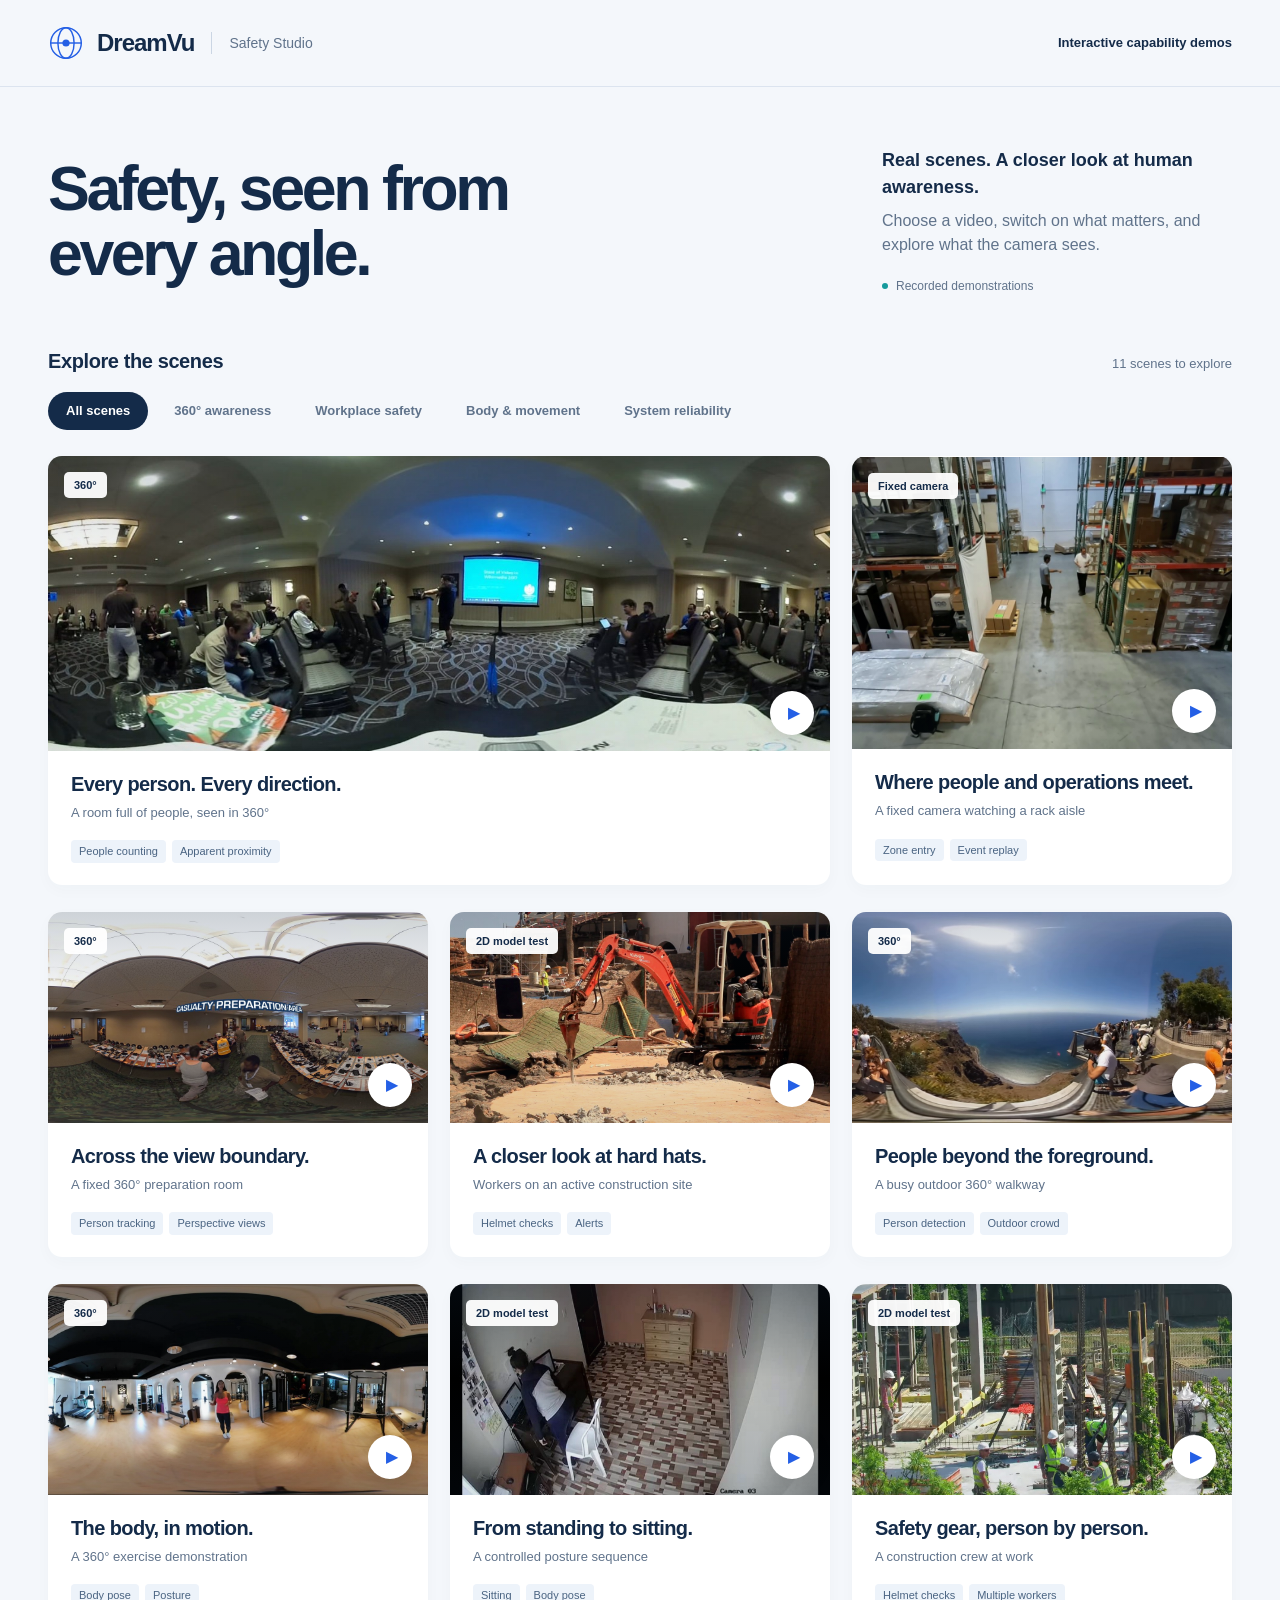
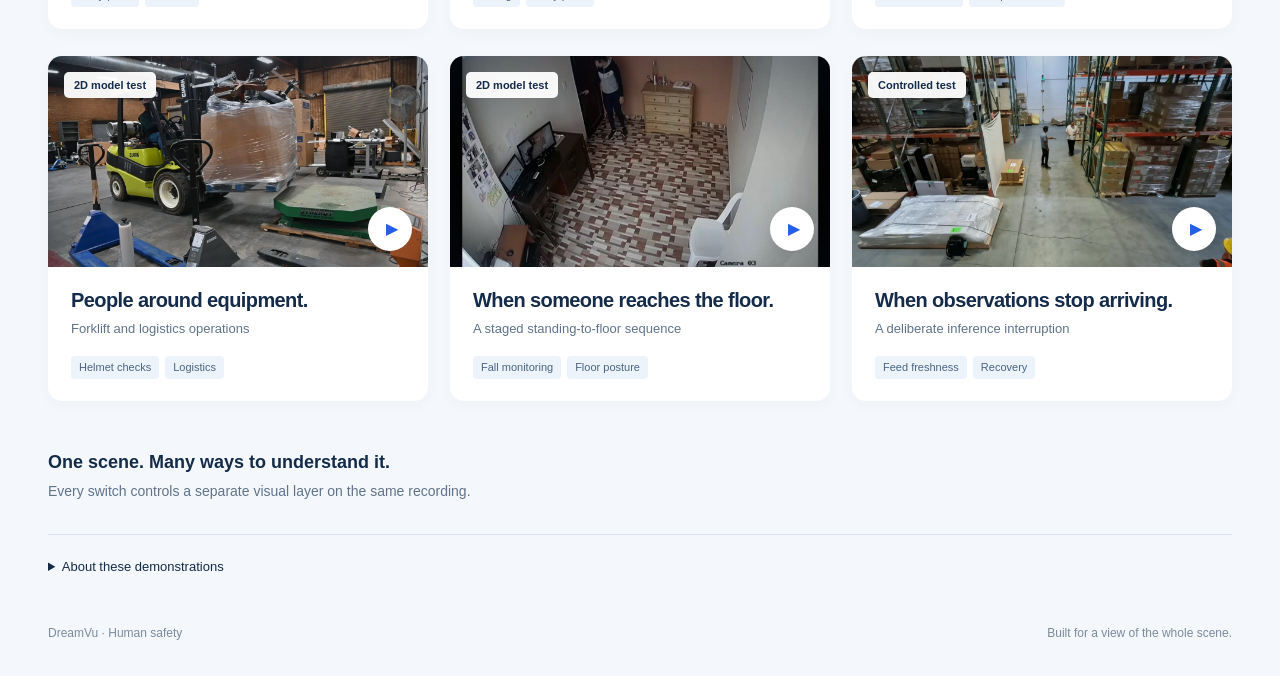
==== demo.html @ ffd56cc5 "Publish interactive DreamVu safety demos" ====
<!doctype html>
<html lang="en">
<head>
  <meta charset="utf-8"><meta name="viewport" content="width=device-width,initial-scale=1">
  <meta name="theme-color" content="#f4f7fb">
  <title>DreamVu — Safety Studio</title>
  <link rel="stylesheet" href="demo/style.css">
  <script defer src="demo/catalog.js"></script><script defer src="demo/zone-evaluator.js"></script><script defer src="demo/app.js"></script>
</head>
<body>
  <header class="site-header">
    <a class="brand" href="demo.html" aria-label="DreamVu Safety Studio home">
      <svg viewBox="0 0 40 40" aria-hidden="true"><circle cx="20" cy="20" r="17"/><ellipse cx="20" cy="20" rx="9" ry="17"/><path d="M3 20h34"/><circle cx="20" cy="20" r="4" class="pupil"/></svg>
      <strong>DreamVu</strong><span class="brand-divider"></span><span>Safety Studio</span>
    </a>
    <span class="archive-link">Interactive capability demos</span>
  </header>
  <main class="library" id="library">
    <div class="intro">
      <h1>Safety, seen from<br>every angle.</h1>
      <div class="intro-copy"><p>Real scenes. A closer look at human awareness.</p><p>Choose a video, switch on what matters, and explore what the camera sees.</p><span class="recorded-label"><i></i> Recorded demonstrations</span></div>
    </div>
    <div class="collection-bar"><h2>Explore the scenes</h2><span id="scene-count"></span></div>
    <nav class="filters" aria-label="Filter scenes">
      <button class="filter active" data-filter="all" aria-pressed="true">All scenes</button>
      <button class="filter" data-filter="surround" aria-pressed="false">360° awareness</button>
      <button class="filter" data-filter="workplace" aria-pressed="false">Workplace safety</button>
      <button class="filter" data-filter="body" aria-pressed="false">Body &amp; movement</button>
      <button class="filter" data-filter="system" aria-pressed="false">System reliability</button>
    </nav>
    <div id="scene-grid" class="scene-grid"></div>
    <div class="library-footer"><div><strong>One scene. Many ways to understand it.</strong><p>Every switch controls a separate visual layer on the same recording.</p></div></div>
    <details class="about"><summary>About these demonstrations</summary><p>These are saved model outputs played over recorded footage, not a live camera feed. The models remain prototypes: missed detections, uncertain posture and identity changes can occur. Distance colors use apparent body size; no calibrated distance or Orin real-time performance is claimed. Event logging and feed health are integration views for the core platform.</p><div id="credits"></div></details>
  </main>
  <footer class="site-footer"><span>DreamVu · Human safety</span><span>Built for a view of the whole scene.</span></footer>

  <dialog id="studio" class="studio" aria-labelledby="scene-title">
    <div class="studio-top"><button id="close-studio" class="back-button" aria-label="Close scene and return to library"><span aria-hidden="true">←</span> All scenes</button><div><h2 id="scene-title"></h2><p id="scene-subtitle"></p></div><span id="scene-format" class="format-pill"></span></div>
    <div class="studio-layout">
      <section class="experience" aria-label="Interactive video">
        <div class="player-shell">
          <div class="player-top"><span class="replay-indicator"><i></i> Recorded replay</span><span id="player-count" class="player-count" hidden></span><span id="mode-label">Panorama</span><button id="fullscreen" class="icon-button" title="Expand video" aria-label="Expand video">⛶</button></div>
          <div class="picture" id="picture">
            <video id="source-video" muted playsinline preload="metadata" tabindex="-1" aria-hidden="true"></video>
            <canvas id="scene-canvas" width="1280" height="640" tabindex="0" aria-label="Video with interactive person overlays. Click a person to inspect them."></canvas>
            <div id="loading" class="loading"><span class="loading-ring"></span><strong>Opening the scene</strong><span>Loading video and observations…</span></div>
            <div id="video-error" class="video-error" hidden><strong>This scene could not load.</strong><p id="error-message"></p><button id="retry-scene">Try again</button></div>
          </div>
          <div class="transport">
            <div class="seek-wrap"><div id="event-markers" aria-hidden="true"></div><input id="seek" type="range" min="0" max="100" step="0.01" value="0" aria-label="Video position"></div>
            <div class="transport-row"><button id="play" class="play-button" aria-label="Play video">▶</button><button id="restart" class="icon-button" aria-label="Restart video" title="Restart">↺</button><span id="time-label">0:00 / 0:00</span><span class="transport-spacer"></span><button id="highlight" class="compare-button highlight-button" title="Jump to the selected example moment">Highlight</button><label class="speed-label">Speed <select id="speed" aria-label="Playback speed"><option value="0.5">0.5×</option><option value="1" selected>1×</option><option value="2">2×</option></select></label><button id="raw-button" class="compare-button" aria-pressed="false">Clean video</button></div>
          </div>
        </div>
        <div class="video-caption"><span id="scene-purpose"></span><span class="click-hint">Click a person to inspect</span></div>
        <div id="proximity-legend" class="proximity-legend" hidden><strong>Apparent proximity</strong><span><i class="near"></i>Larger / nearer estimate</span><span><i class="mid"></i>Medium</span><span><i class="far"></i>Smaller / farther estimate</span><button id="proximity-info" aria-expanded="false" aria-controls="proximity-note" title="How proximity is estimated">ⓘ</button></div>
        <p id="proximity-note" class="explanation" hidden>Color is based on angular body size, not measured distance. A larger visible body is usually closer, but posture, body height and occlusion affect this estimate. No distances in meters are available for these clips.</p>
        <div id="zone-editor" class="zone-editor" hidden><div><strong id="zone-editor-title">Define a zone</strong><p id="zone-editor-note">Draw a polygon on the video to evaluate the observed feet.</p></div><div class="zone-editor-actions"><button id="draw-zone">Draw zone</button><button id="finish-zone" hidden>Use this zone</button><button id="cancel-zone" hidden>Cancel</button><button id="clear-zone" hidden>Reset zone</button></div></div>
        <div class="evidence-row">
          <section class="insight-panel" id="insight-panel" aria-label="Current scene observations"><div class="panel-heading"><h3>In this moment</h3><span id="evidence-time"></span></div><div id="insights"></div><div id="person-chips" class="person-chips" aria-label="Inspect a tracked person"></div></section>
          <section id="radar-panel" class="radar-panel" aria-label="Direction map"><div class="panel-heading"><h3>Around the camera</h3><span>360°</span></div><canvas id="radar" width="400" height="280" aria-label="People arranged by bearing; radius is an apparent-size proxy"></canvas><p>Direction from the camera. Radius uses apparent size.</p></section>
        </div>
        <section id="events-panel" class="event-panel"><div class="panel-heading"><h3>Moments worth a closer look</h3><span id="event-count"></span></div><div id="event-list"></div></section>
        <div class="source-note"><span id="source-credit"></span><details><summary>Observation notes</summary><p id="scene-limits"></p><p>Playback speed is independent of inference speed. This is an offline prototype demonstration.</p></details></div>
      </section>
      <aside class="controls-rail" id="scene-controls" aria-label="Scene controls">
        <button id="close-layers" class="mobile-close-layers" aria-label="Close layer controls">Back to video <span aria-hidden="true">↓</span></button>
        <div class="rail-heading"><div><h3>Make the scene yours.</h3><p>Every capability. Your choice of layers.</p></div><button id="reset-layers" class="text-button">Reset</button></div>
        <div class="layer-count"><span id="active-layer-count"></span><span id="available-layer-count"></span></div>
        <div id="layer-list"></div>
        <section class="person-inspector" id="person-inspector"><div class="inspector-idle"><span class="target-icon" aria-hidden="true">⌖</span><h3>Follow one person.</h3><p>Select a marker in the video or a person below it to see their observations.</p></div></section>
        <div class="rail-note"><span class="tiny-dot"></span>Switches change the visualization.<br>The recorded model results stay the same.</div>
      </aside>
    </div>
    <button id="mobile-layers" class="mobile-layers" aria-expanded="false" aria-controls="scene-controls">Adjust layers <span id="mobile-layer-count"></span></button>
  </dialog>
</body>
</html>
---- demo/style.css ----
:root{--paper:#fff;--bg:#f4f7fb;--ink:#142b49;--muted:#60738b;--blue:#245fe5;--teal:#159a9c;--amber:#eba640;--red:#d94f5c;--line:#dce4ef;--font:'Avenir Next',Avenir,'Segoe UI',sans-serif}
*{box-sizing:border-box}body{margin:0;background:var(--bg);color:var(--ink);font:16px/1.5 var(--font);-webkit-font-smoothing:antialiased}button,input,select{font:inherit}button,a,input,summary{touch-action:manipulation}button{cursor:pointer}button:disabled{cursor:wait;opacity:.5}a{color:inherit;text-decoration:none}button:focus-visible,a:focus-visible,summary:focus-visible,input:focus-visible,select:focus-visible,canvas:focus-visible{outline:3px solid #e4ad3e;outline-offset:4px}button{color:inherit}button::-moz-focus-inner{border:0}[hidden]{display:none!important}
.site-header{max-width:1504px;margin:auto;padding:25px 48px;display:flex;justify-content:space-between;align-items:center;border-bottom:1px solid var(--line)}.brand{display:flex;gap:13px;align-items:center}.brand svg{width:36px;height:36px;stroke:var(--blue);stroke-width:1.6;fill:none}.brand .pupil{fill:var(--blue);stroke:none}.brand strong{font-size:24px;letter-spacing:-1px}.brand>span:last-child{font-size:14px;color:var(--muted)}.brand-divider{width:1px;height:22px;background:#cbd6e4;margin:0 4px}.archive-link{font-size:13px;font-weight:600}.archive-link span{color:var(--blue);margin-left:10px;font-size:20px}.archive-link:hover{color:var(--blue)}.library{max-width:1504px;padding:0 48px;margin:auto}.intro{display:flex;gap:60px;align-items:center;justify-content:space-between;padding:60px 0 51px}.intro h1{font-size:clamp(42px,4.9vw,74px);font-weight:600;line-height:1.04;letter-spacing:-.055em;margin:0}.intro-copy{max-width:350px;font-size:16px;color:var(--muted)}.intro-copy p:first-child{font-size:18px;font-weight:600;color:var(--ink);margin-bottom:8px}.intro-copy p{margin:0 0 20px}.recorded-label{font-size:12px;display:flex;align-items:center;gap:8px}.recorded-label i,.replay-indicator i{width:6px;height:6px;display:inline-block;border-radius:50%;background:var(--teal)}.collection-bar{display:flex;align-items:baseline;justify-content:space-between}.collection-bar h2{font-size:20px;margin:0 0 16px;font-weight:600;letter-spacing:-.4px}.collection-bar>span{color:var(--muted);font-size:13px}.filters{display:flex;gap:8px;flex-wrap:wrap;margin-bottom:26px}.filter{background:transparent;padding:8px 17px;border:1px solid transparent;border-radius:24px;color:var(--muted);font-size:13px;font-weight:600}.filter.active{background:var(--ink);color:white}.filter:not(.active):hover{border-color:#c5d2e2;color:var(--ink)}
.scene-grid{display:grid;grid-template-columns:repeat(6,minmax(0,1fr));gap:27px 22px}.scene-card{grid-column:span 2;border:0;padding:0;background:var(--paper);text-align:left;overflow:hidden;border-radius:14px;box-shadow:0 5px 16px #18395507;transition:box-shadow .2s,transform .2s;position:relative}.scene-card:hover{transform:translateY(-3px);box-shadow:0 12px 28px #17385915}.scene-card.featured{grid-column:span 4}.scene-card .poster{aspect-ratio:1.8;position:relative;overflow:hidden;background:#d9e4ec}.scene-card.featured .poster{aspect-ratio:2.65}.scene-card.featured+.scene-card .poster{aspect-ratio:1.3}.poster img{width:100%;height:100%;object-fit:cover;display:block}.poster::after{content:'';position:absolute;inset:0;background:linear-gradient(180deg,#10274233,transparent 45%,#10274222);pointer-events:none}.format-badge{position:absolute;top:16px;left:16px;padding:5px 10px;background:#fffffff2;border-radius:5px;font-size:11px;font-weight:600;z-index:1;color:var(--ink)}.play-orb{position:absolute;right:16px;bottom:16px;border-radius:50%;width:44px;height:44px;display:grid;place-items:center;background:#fff;color:var(--blue);box-shadow:0 3px 20px #0002;z-index:1;font-size:16px;padding-left:3px;transition:background .2s,color .2s}.scene-card:hover .play-orb{background:var(--blue);color:white}.card-copy{padding:21px 23px 22px}.card-copy h3{font-size:20px;line-height:1.2;font-weight:600;letter-spacing:-.6px;margin:0 0 7px}.card-copy p{font-size:13px;color:var(--muted);margin:0 0 18px}.tags{display:flex;gap:6px;flex-wrap:wrap}.tags span{font-size:11px;padding:3px 8px;border-radius:4px;background:#edf3fa;color:#4a6482}.library-footer{display:flex;justify-content:space-between;gap:20px;align-items:center;padding:48px 0 27px}.library-footer strong{font-size:18px;font-weight:600}.library-footer p{color:var(--muted);font-size:14px;margin:5px 0}.library-footer a{font-size:13px;color:var(--blue);font-weight:600;white-space:nowrap}.about{border-top:1px solid var(--line);padding:22px 0;color:var(--muted);font-size:13px}.about summary{cursor:pointer;width:max-content;color:var(--ink)}.about p{max-width:85ch}.about #credits{columns:2;column-gap:32px}.about #credits p{break-inside:avoid}.site-footer{max-width:1504px;margin:auto;padding:26px 48px 34px;color:#7a8b9e;font-size:12px;display:flex;justify-content:space-between}
.studio{border:0;padding:0;margin:0;background:#f4f7fb;color:var(--ink);width:100vw;max-width:none;height:100dvh;max-height:none;overflow:auto}.studio::backdrop{background:#122843b3}.studio-top{height:90px;display:flex;align-items:center;gap:28px;padding:0 32px;background:var(--paper);border-bottom:1px solid var(--line);position:sticky;top:0;z-index:5}.back-button{border:0;background:none;font-size:13px;font-weight:600;display:flex;gap:12px;align-items:center;padding:12px 16px 12px 0;white-space:nowrap;border-right:1px solid var(--line)}.back-button span{font-size:24px;color:var(--blue)}.studio-top h2{font-size:22px;font-weight:600;letter-spacing:-.65px;margin:0;line-height:1.2}.studio-top p{font-size:12px;margin:4px 0 0;color:var(--muted)}.format-pill{margin-left:auto;font-size:12px;border:1px solid var(--line);padding:6px 13px;border-radius:5px;white-space:nowrap}.studio-layout{display:grid;grid-template-columns:minmax(0,1fr) 304px;gap:28px;max-width:1700px;margin:auto;padding:28px 32px 44px}.experience{min-width:0}.player-shell{border-radius:12px;overflow:hidden;background:#10223b;color:white;box-shadow:0 8px 30px #122b4910}.player-top{display:flex;align-items:center;gap:16px;height:43px;padding:0 18px;font-size:11px;color:#bdcce1}.replay-indicator{display:flex;align-items:center;gap:8px}.replay-indicator i{background:#67d3cc}.player-top #mode-label{margin-left:auto}.player-top .icon-button{font-size:19px;padding:0 3px;color:#fff}.picture{position:relative;background:#0e2036;min-height:180px;overflow:hidden}#source-video{position:absolute;width:1px;height:1px;opacity:0;pointer-events:none;z-index:-1}#scene-canvas{display:block;width:100%;height:auto;cursor:crosshair;outline-offset:-4px}.loading,.video-error{position:absolute;inset:0;display:flex;flex-direction:column;align-items:center;justify-content:center;background:#10223bf0;gap:9px;text-align:center;padding:20px}.loading>strong{font-size:18px;font-weight:500}.loading>span:last-child{color:#a8bbd1;font-size:13px}.loading-ring{border:2px solid #ffffff20;border-top-color:#79a5ff;border-radius:50%;width:32px;height:32px;animation:spin .9s linear infinite;margin-bottom:12px}.video-error p{font-size:13px;max-width:50ch}.video-error button{padding:8px 16px;border:0;border-radius:6px;background:white;color:var(--ink)}@keyframes spin{to{transform:rotate(360deg)}}.transport{padding:0 18px 8px}.seek-wrap{position:relative;height:25px;display:flex;align-items:center}.seek-wrap input{width:100%;margin:0;accent-color:#6f9bff;cursor:pointer;z-index:1;height:6px}.seek-wrap input::-webkit-slider-runnable-track{border-radius:5px}.transport-row{display:flex;align-items:center;gap:15px;min-height:43px}.play-button{border:0;background:#fff;color:var(--ink);width:34px;height:34px;border-radius:50%;font-size:13px;padding:0}.icon-button{border:0;background:transparent;color:inherit;padding:3px;font-size:23px}.transport-spacer{flex:1}#time-label{font-size:12px;font-variant-numeric:tabular-nums;color:#c4d0e0;white-space:nowrap}.speed-label{font-size:11px;color:#92a6bf;display:flex;align-items:center;gap:6px}.speed-label select{font-size:12px;color:#fff;background:#1f3856;border:0;border-radius:5px;padding:5px 4px;cursor:pointer}.compare-button{font-size:11px;border:1px solid #52657e;color:#dae6f7;background:transparent;padding:5px 11px;border-radius:5px}.compare-button[aria-pressed=true]{background:#d6e5fa;color:#142b49;border-color:#d6e5fa}.event-marker{position:absolute;width:4px;height:8px;border-radius:2px;background:#e1ab64;top:19px;pointer-events:none}.event-marker.critical{background:#fa8290}.video-caption{display:flex;justify-content:space-between;gap:24px;padding:12px 2px;font-size:12px;color:var(--muted)}.click-hint{font-size:11px;color:var(--blue);white-space:nowrap}.proximity-legend{display:flex;align-items:center;flex-wrap:wrap;gap:9px 16px;padding:12px 16px;margin:2px 0 18px;background:#eaf0f8;border-radius:8px;font-size:10px;color:#49617c}.proximity-legend strong{font-size:11px;font-weight:600;color:var(--ink)}.proximity-legend span{display:flex;gap:6px;align-items:center}.proximity-legend i{width:8px;height:8px;border-radius:50%}.near{background:#eead51}.mid{background:#6596ff}.far{background:#48ccc0}.proximity-legend button{margin-left:auto;border:0;background:none;font-size:16px;color:#56708d}.explanation{font-size:12px;color:var(--muted);padding:0 12px 12px;max-width:80ch}.evidence-row{display:grid;grid-template-columns:minmax(0,1fr) 280px;gap:20px;margin-top:8px}.evidence-row:has(.radar-panel[hidden]){grid-template-columns:1fr}.insight-panel,.radar-panel,.event-panel{background:white;border-radius:10px;padding:18px 20px;min-width:0}.panel-heading{display:flex;align-items:baseline;justify-content:space-between;gap:12px;margin-bottom:15px}.panel-heading h3{font-weight:600;font-size:14px;margin:0;letter-spacing:-.2px}.panel-heading>span{font-size:11px;color:var(--muted)}.big-reading{display:flex;align-items:baseline;gap:10px}.big-reading strong{font-size:48px;line-height:1.1;letter-spacing:-2px;font-weight:500;font-variant-numeric:tabular-nums}.big-reading span{font-size:13px;color:var(--muted)}.sub-reading{color:var(--muted);font-size:11px;margin:7px 0 13px}.spark{width:100%;height:40px;display:block;margin-top:10px}.reading-split{display:flex;gap:19px;flex-wrap:wrap;margin:8px 0}.reading-split>span{font-size:11px;color:var(--muted)}.reading-split strong{display:block;color:var(--ink);font-size:22px;font-weight:500;line-height:1.25}.reading-split .alarm strong{color:var(--red)}.reading-split .good strong{color:var(--teal)}.person-chips{display:flex;gap:6px;flex-wrap:wrap;margin-top:12px}.person-chip{border:1px solid var(--line);background:transparent;border-radius:5px;padding:4px 9px;font-size:10px;display:flex;align-items:center;gap:5px}.person-chip i{width:5px;height:5px;border-radius:50%;background:var(--blue)}.person-chip.selected{background:#ecf3ff;border-color:#8daeea;color:var(--blue)}.radar-panel{padding-bottom:8px}.radar-panel canvas{width:100%;height:auto;display:block;margin:-10px auto -8px}.radar-panel p{font-size:10px;text-align:center;color:var(--muted);margin:0 0 4px}.event-panel{margin-top:20px}.event-panel .panel-heading{margin-bottom:8px}#event-list{max-height:250px;overflow:auto}.event-row{display:flex;align-items:center;gap:12px;text-align:left;width:100%;background:none;border:0;border-bottom:1px solid #eff2f7;padding:11px 2px;font-size:12px}.event-row:last-child{border-bottom:0}.event-row .event-time{font-size:11px;font-variant-numeric:tabular-nums;color:var(--blue);background:#edf3ff;padding:4px 8px;border-radius:4px;white-space:nowrap}.event-row .event-icon{width:7px;height:7px;border-radius:50%;background:var(--teal);flex-shrink:0}.event-row.critical .event-icon{background:var(--red)}.event-row.upcoming{opacity:.55}.event-row:hover{background:#f6f9ff;opacity:1}.event-row.current{background:#edf3ff}.event-row .replay-arrow{margin-left:auto;color:var(--blue);font-size:16px}.event-empty{font-size:12px;color:var(--muted);padding:12px 0}.source-note{padding:22px 2px;font-size:10px;color:var(--muted);line-height:1.7}.source-note details{margin-top:8px}.source-note summary{cursor:pointer;color:#48627f}.source-note p{font-size:11px;max-width:90ch}.controls-rail{background:white;border-radius:10px;padding:23px 20px 17px;align-self:start;position:sticky;top:118px;max-height:calc(100dvh - 143px);overflow:auto}.rail-heading{display:flex;align-items:flex-start;justify-content:space-between;gap:8px}.rail-heading h3{margin:0;font-size:17px;font-weight:600;letter-spacing:-.4px}.rail-heading p{margin:5px 0 0;color:var(--muted);font-size:11px}.text-button{border:0;background:none;color:var(--blue);font-size:11px;padding:4px 0}.layer-count{display:flex;justify-content:space-between;font-size:9px;color:#8191a6;padding:22px 0 8px;border-bottom:1px solid var(--line)}.layer-count>span:first-child{color:#46607e}.layer-toggle{display:flex;align-items:center;gap:12px;width:100%;padding:13px 0;background:none;border:0;border-bottom:1px solid #eef2f6;text-align:left}.layer-copy{flex:1}.layer-copy strong{font-size:12px;display:block;font-weight:600;line-height:1.25}.layer-copy small{display:block;color:var(--muted);font-size:10px;line-height:1.3;margin-top:3px}.switch{width:31px;height:18px;background:#d6deea;border-radius:20px;position:relative;flex-shrink:0;transition:background .16s}.switch::after{content:'';width:12px;height:12px;background:white;position:absolute;top:3px;left:3px;border-radius:50%;box-shadow:0 1px 3px #20334823;transition:transform .16s}.layer-toggle[aria-checked=true] .switch{background:var(--blue)}.layer-toggle[aria-checked=true] .switch::after{transform:translateX(13px)}.person-inspector{border:1px solid var(--line);border-radius:8px;padding:18px 14px;margin-top:23px}.inspector-idle{text-align:center;color:var(--muted);padding:8px 2px}.target-icon{color:#8aa4c6;font-size:29px}.inspector-idle h3{font-size:13px;color:var(--ink);font-weight:600;margin:3px 0 7px}.inspector-idle p{font-size:11px;line-height:1.5;margin:0}.person-inspector .person-heading{display:flex;align-items:center;justify-content:space-between;gap:10px}.person-heading h3{font-size:16px;margin:0}.person-heading button{background:none;border:0;font-size:20px;color:var(--muted);padding:0 4px}.observed-state{font-size:10px;color:var(--teal);margin:3px 0 13px}.observed-state.held{color:#ad741c}.person-inspector dl{margin:0;display:grid;grid-template-columns:1fr auto;gap:9px;font-size:11px}.person-inspector dt{color:var(--muted)}.person-inspector dd{margin:0;font-weight:600;text-align:right}.person-inspector .inspector-note{font-size:10px;line-height:1.4;color:var(--muted);margin:14px 0 0}.rail-note{font-size:9px;color:#8595a8;line-height:1.65;margin:18px 0 0;padding-left:13px;position:relative}.tiny-dot{position:absolute;left:0;top:6px;width:4px;height:4px;background:#a1b4cc;border-radius:50%}.status-strip{padding:9px 12px;font-size:12px;border-radius:5px;background:#e5f5f1;color:#187f74;margin:8px 0}.status-strip.stale{background:#fff0f1;color:#b63c48}.progress-track{height:6px;background:#e9eff6;border-radius:6px;overflow:hidden;margin:11px 0}.progress-track i{display:block;height:100%;background:var(--blue)}.posture-bars{display:flex;gap:4px;height:8px;margin:12px 0}.posture-bars span{border-radius:3px}.empty-layer-message{font-size:13px;color:var(--muted);line-height:1.7;padding:12px 0}
#scene-canvas{width:auto;height:auto;max-width:100%;max-height:64vh;margin:auto}
.picture:fullscreen{display:flex;align-items:center;justify-content:center;background:#0e2036}.picture:fullscreen #scene-canvas{max-height:100vh;max-width:100vw}
@media(min-width:1600px){.studio-layout{grid-template-columns:minmax(0,1fr) 330px;gap:32px}.layer-copy strong{font-size:13px}.layer-copy small{font-size:11px}.controls-rail{padding:25px}}
@media(max-width:1050px){.site-header,.library{padding-left:26px;padding-right:26px}.intro{gap:30px;padding-top:42px}.intro-copy{max-width:290px}.studio-layout{grid-template-columns:minmax(0,1fr) 260px;padding:20px;gap:18px}.studio-top{padding:0 20px;gap:20px;height:80px}.controls-rail{padding:18px 15px;top:100px;max-height:calc(100dvh - 120px)}.studio-top h2{font-size:18px}.evidence-row{grid-template-columns:1fr}.radar-panel{display:none}.click-hint{display:none}.card-copy{padding:18px}.card-copy h3{font-size:17px}.scene-card.featured .poster{aspect-ratio:2.3}.scene-card.featured+.scene-card .poster{aspect-ratio:1.14}}
@media(max-width:760px){.site-header{padding:18px 20px}.brand>span:last-child,.brand-divider{display:none}.brand strong{font-size:23px}.archive-link{font-size:11px}.brand svg{width:30px;height:30px}.library{padding:0 20px}.intro{display:block;padding:35px 0 30px}.intro h1{font-size:46px}.intro-copy{max-width:450px;margin-top:22px}.intro-copy p:first-child{font-size:15px}.intro-copy p{font-size:13px;margin-bottom:12px}.intro-copy .recorded-label{font-size:10px}.scene-grid{grid-template-columns:repeat(2,minmax(0,1fr));gap:18px 14px}.scene-card,.scene-card.featured{grid-column:span 1}.scene-card.featured{grid-column:span 2}.scene-card.featured+.scene-card .poster,.scene-card .poster{aspect-ratio:1.5}.scene-card.featured .poster{aspect-ratio:2.1}.card-copy{padding:15px}.card-copy h3{font-size:17px}.card-copy p{font-size:11px;margin-bottom:12px}.tags span{font-size:9px}.format-badge{font-size:9px;left:10px;top:10px}.play-orb{width:34px;height:34px;right:10px;bottom:10px;font-size:13px}.filters{gap:2px;margin-bottom:21px}.filter{font-size:11px;padding:7px 12px}.collection-bar h2{font-size:18px}.library-footer{display:block;padding:32px 0 22px}.library-footer a{display:inline-block;margin-top:12px}.library-footer strong{font-size:16px}.library-footer p{font-size:12px}.about #credits{columns:1}.site-footer{padding:20px;font-size:10px}.studio-top{padding:12px 16px;gap:12px;height:auto;min-height:78px}.studio-top h2{font-size:16px}.studio-top p{font-size:10px}.back-button{font-size:0;gap:0;padding-right:14px}.back-button span{font-size:26px}.format-pill{font-size:9px;padding:5px 8px}.studio-layout{display:flex;flex-direction:column;padding:14px;gap:18px}.controls-rail{position:static;max-height:none;order:2;display:block}.experience{order:1}.evidence-row{display:block}.radar-panel{display:none!important}.controls-rail #layer-list{display:grid;grid-template-columns:1fr 1fr;column-gap:20px}.player-top{height:34px;padding:0 12px;font-size:9px}.transport{padding:0 12px 6px}.transport-row{gap:10px}.compare-button{font-size:10px;padding:5px 8px}.speed-label{font-size:0}.speed-label select{font-size:11px}#time-label{font-size:11px}.video-caption{font-size:11px}.proximity-legend{gap:8px 10px;font-size:9px;padding:10px}.person-inspector{margin-top:16px}.source-note{padding-bottom:0}.event-panel{margin-top:14px}.insight-panel{padding:16px}.studio .controls-rail{scroll-margin-top:90px}.picture{min-height:120px}}
@media(max-width:420px){.scene-grid{grid-template-columns:1fr}.scene-card.featured{grid-column:span 1}.scene-card .poster,.scene-card.featured+.scene-card .poster{aspect-ratio:1.9}.intro h1{font-size:41px}.site-footer span:last-child{display:none}.format-pill{display:none}.studio-top h2{font-size:16px}.controls-rail #layer-list{grid-template-columns:1fr}}
@media(prefers-reduced-motion:reduce){*,*::before,*::after{animation:none!important;transition:none!important;scroll-behavior:auto!important}}
/* Keep controls beside the footage on desktop and within reach on a phone. */
.mobile-layers,.mobile-close-layers{display:none}
@media(max-width:760px){
  .mobile-layers{display:flex;align-items:center;gap:10px;position:fixed;right:20px;bottom:18px;z-index:7;background:var(--blue);color:white;border:0;border-radius:24px;padding:12px 18px;box-shadow:0 5px 22px #173c7b40;font-size:13px;font-weight:600}
  .mobile-layers span{display:grid;place-items:center;min-width:20px;height:20px;border-radius:50%;background:#ffffff2a;font-size:11px}
  .mobile-layers[aria-expanded=true]{display:none}
  .studio .controls-rail{display:none}
  .studio .controls-rail.mobile-open{display:block;position:fixed;left:14px;right:14px;bottom:12px;top:auto;max-height:48dvh;overflow:auto;z-index:7;box-shadow:0 -8px 45px #122b4933;border:1px solid #dce4ef;overscroll-behavior:contain}
  .mobile-close-layers{display:flex;justify-content:space-between;align-items:center;width:100%;border:0;border-bottom:1px solid var(--line);background:#fff;color:var(--blue);font-size:12px;padding:0 0 12px;margin-bottom:14px;font-weight:600}
  .mobile-close-layers span{font-size:18px}
  .studio-layout{padding-bottom:80px}.transport-row{gap:8px;flex-wrap:wrap}.transport-spacer{min-width:0}.highlight-button{font-size:9px;padding:5px 7px}
  .controls-rail #layer-list{grid-template-columns:1fr 1fr;column-gap:16px}.layer-copy small{font-size:9px}.layer-toggle{gap:8px;min-height:63px}.switch{width:28px}.layer-toggle[aria-checked=true] .switch::after{transform:translateX(10px)}
}
@media(max-width:760px){.transport-row #restart{display:none}.mobile-close-layers{position:sticky;top:0;z-index:2;background:white;padding-top:8px}}
@media(max-width:760px){.studio .controls-rail.mobile-open{padding-top:0}.mobile-close-layers{padding:12px 0;margin-top:0}.studio:has(.mobile-open) #scene-canvas{max-height:34dvh}}
.player-count{font-size:12px;line-height:1;background:#263f60;color:#e0ebff;padding:6px 10px;border-radius:5px;font-variant-numeric:tabular-nums}
@media(max-width:760px){.player-count{font-size:10px;padding:5px 8px;margin-left:auto}.player-top:has(.player-count:not([hidden])) #mode-label{display:none}}
.layer-toggle:disabled{cursor:not-allowed;opacity:.62}.layer-toggle:disabled .layer-copy small{font-size:10px;color:#775f49}.layer-toggle:disabled .switch{background:#e3e6eb}
.zone-editor{display:flex;align-items:center;gap:20px;justify-content:space-between;padding:15px 18px;margin:4px 0 18px;border:1px solid #c8d9ee;background:#eef4fc;border-radius:9px}.zone-editor strong{font-size:13px}.zone-editor p{font-size:11px;color:var(--muted);margin:4px 0 0;max-width:70ch}.zone-editor-actions{display:flex;gap:7px;flex-shrink:0;flex-wrap:wrap}.zone-editor button{border:1px solid #9dbbe7;color:#2255a3;background:#fff;border-radius:5px;font-size:11px;padding:7px 10px;white-space:nowrap}
@media(max-width:760px){.zone-editor{display:block;padding:12px}.zone-editor-actions{margin-top:10px}.zone-editor p{font-size:10px}}
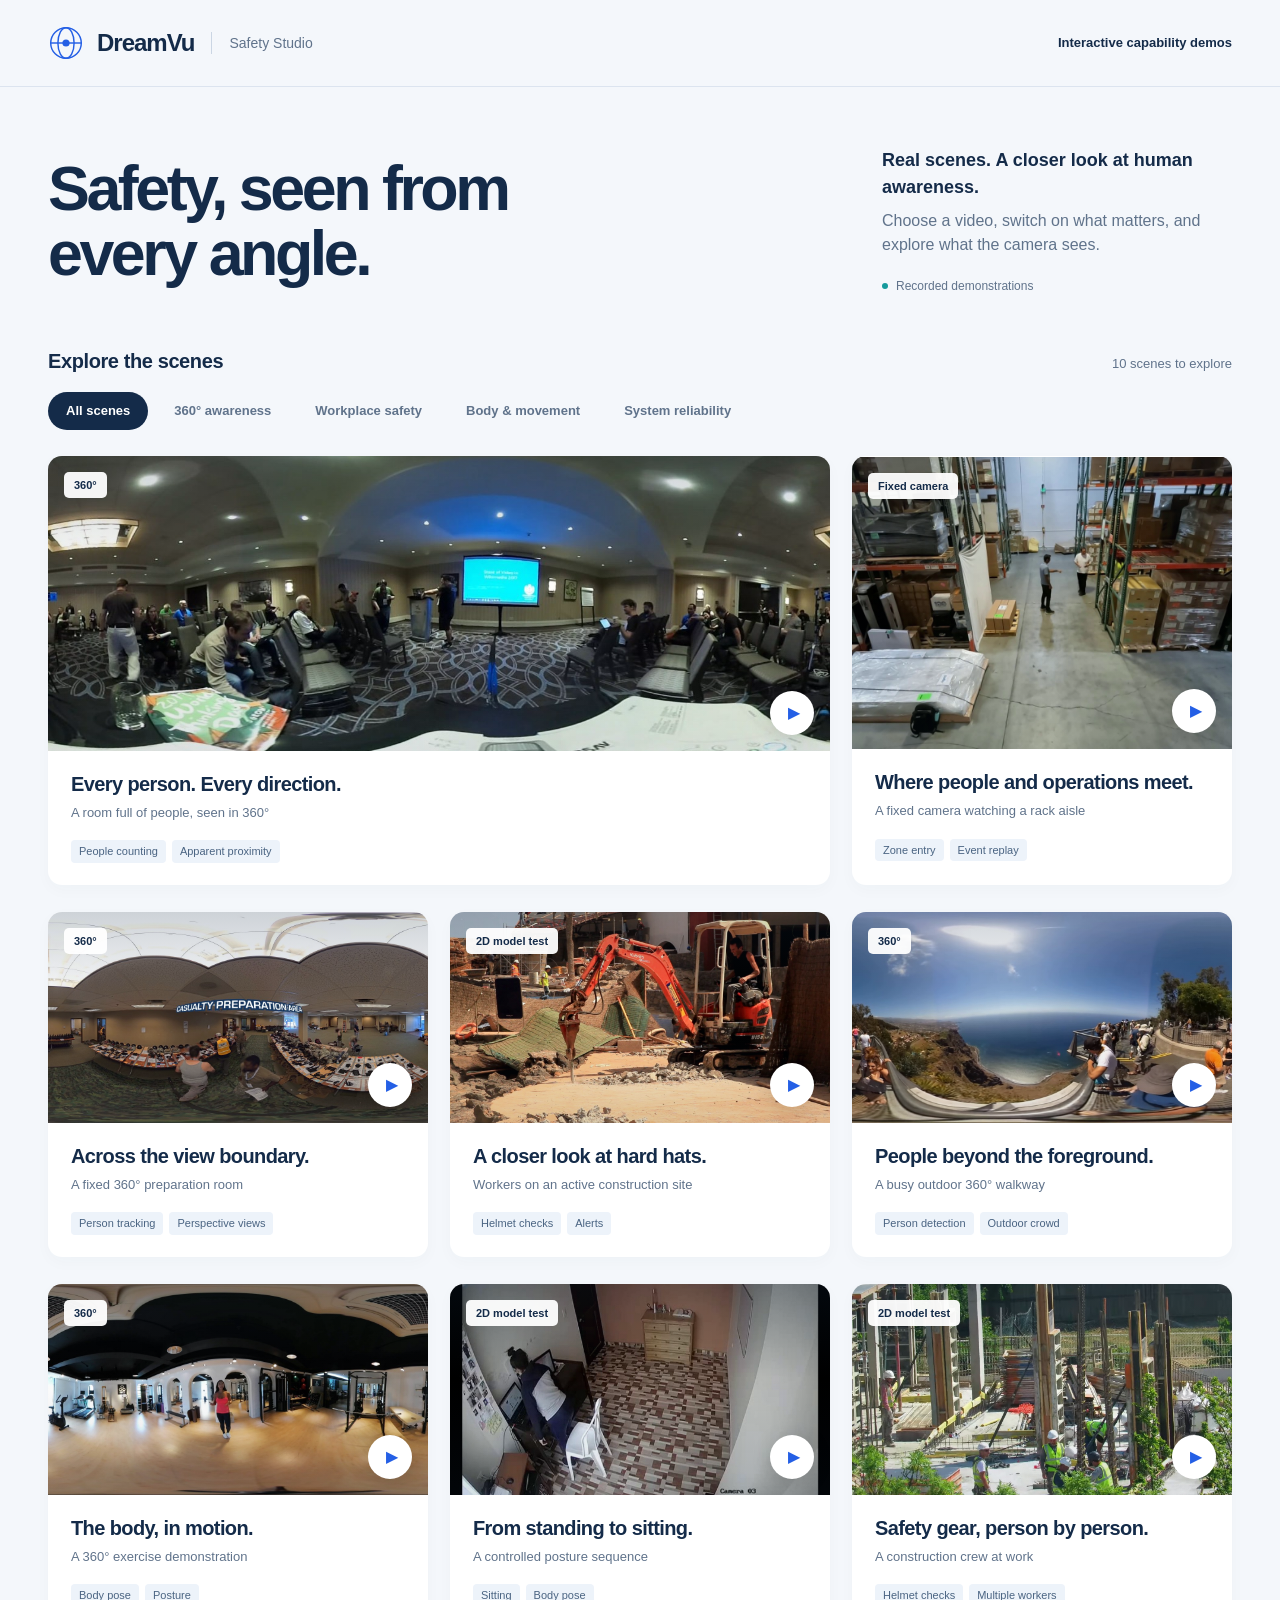
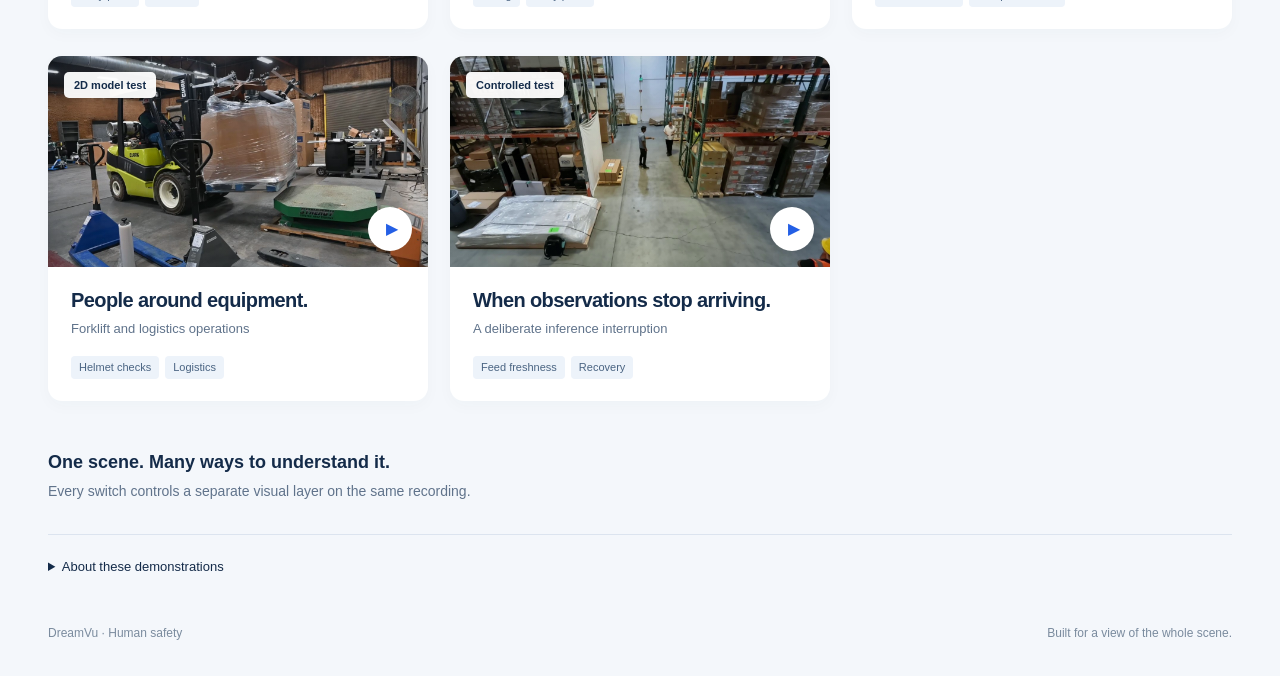
==== commit 1f1fa67c: "Hide fall alarm controls and example from the shared demo" ====
--- a/demo.html
+++ b/demo.html
@@ -5,7 +5,7 @@
   <meta name="theme-color" content="#f4f7fb">
   <title>DreamVu — Safety Studio</title>
   <link rel="stylesheet" href="demo/style.css">
-  <script defer src="demo/catalog.js"></script><script defer src="demo/zone-evaluator.js"></script><script defer src="demo/app.js"></script>
+  <script defer src="demo/catalog.js?v=hide-fall-20261102"></script><script defer src="demo/zone-evaluator.js"></script><script defer src="demo/app.js?v=hide-fall-20261102"></script>
 </head>
 <body>
   <header class="site-header">
